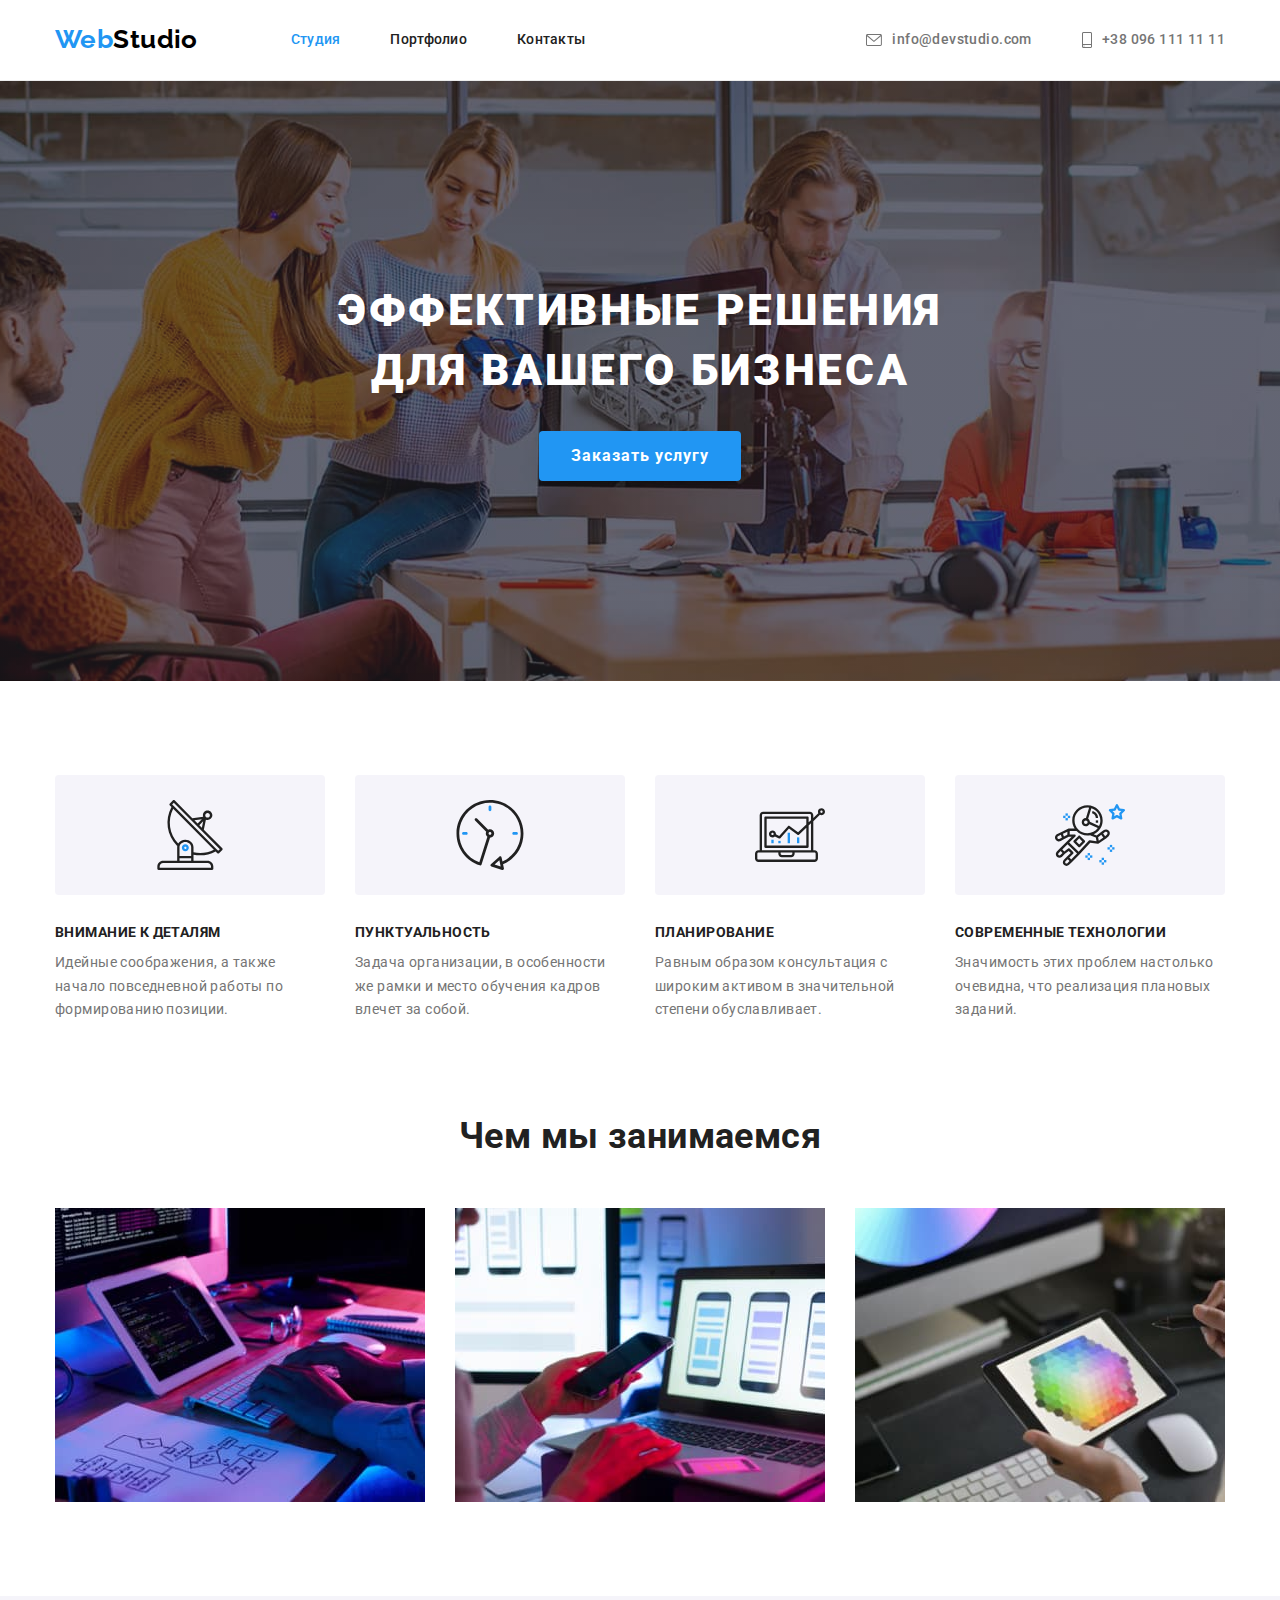
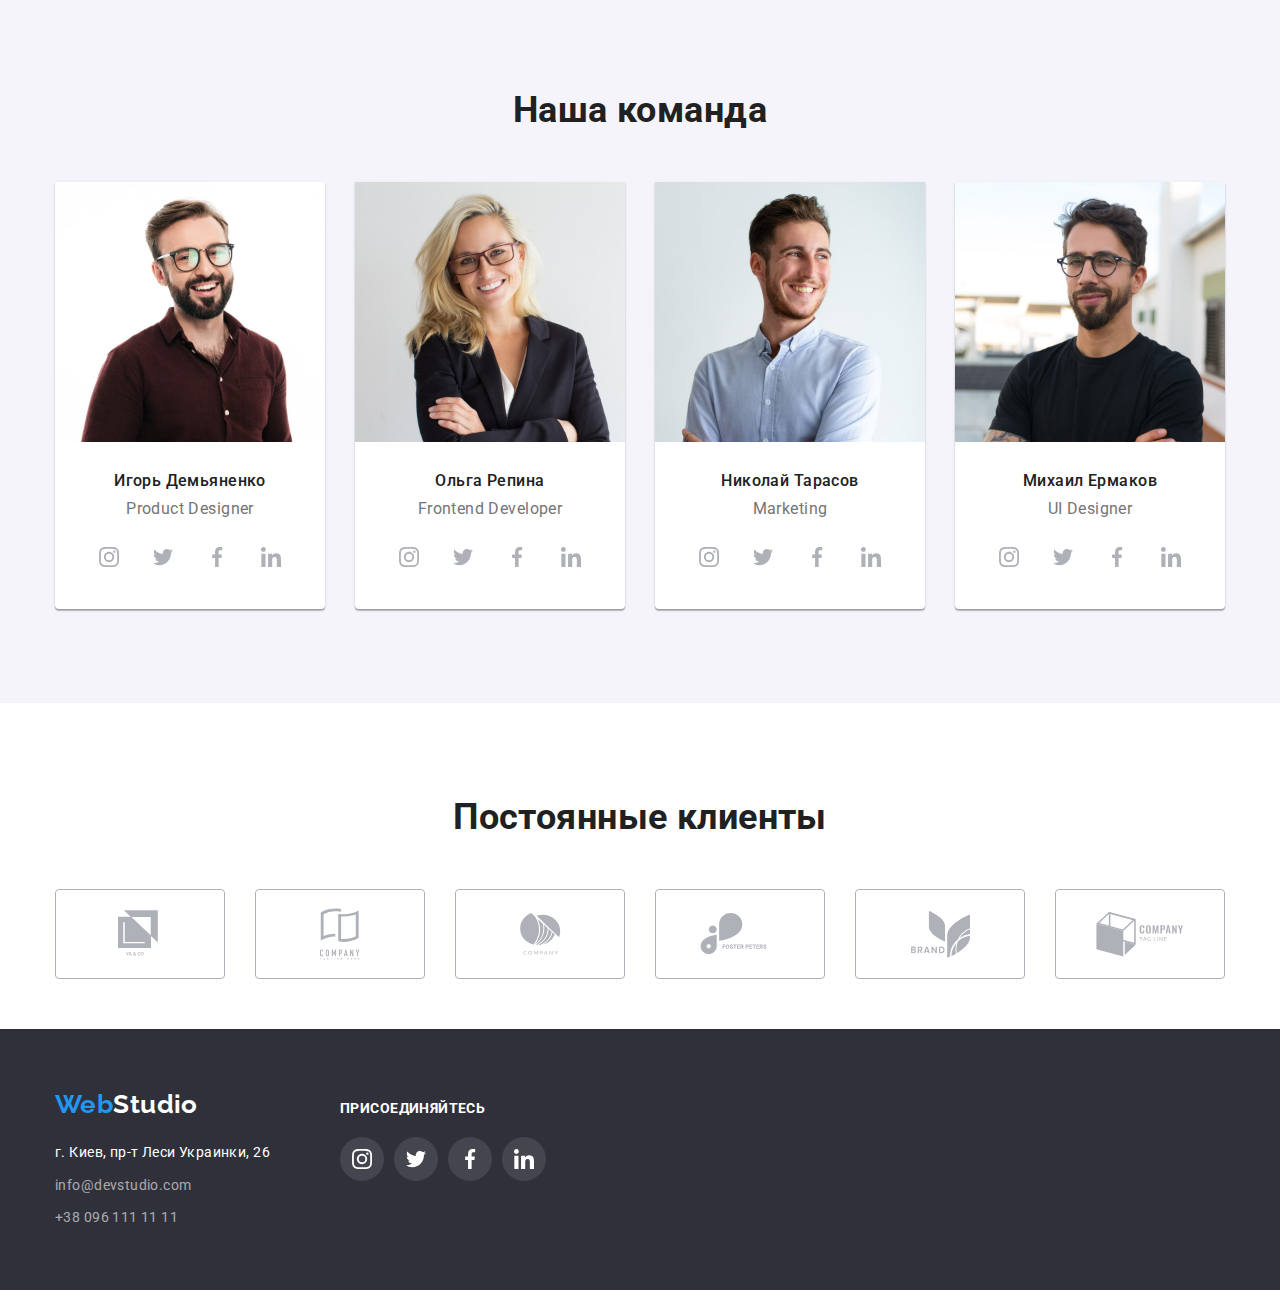
==== index.html @ 2c7bf2b6 "Добавляет новый проект" ====
<!DOCTYPE html>
<html lang="ru">
<head>
    <meta charset="UTF-8">
    <meta http-equiv="X-UA-Compatible" content="IE=edge">
    <meta name="viewport" content="width=device-width, initial-scale=1.0">
    <title>WebStudio</title>
    <link rel="stylesheet" href="https://cdnjs.cloudflare.com/ajax/libs/modern-normalize/1.0.0/modern-normalize.min.css">
    <link rel="preconnect" href="https://fonts.gstatic.com">
    <link href="https://fonts.googleapis.com/css2?family=Raleway:wght@700&family=Roboto:wght@400;500;700;900&display=swap"
        rel="stylesheet">
    <link rel="stylesheet" href="./css/styles.css">
    
</head>
<body>

    <!-- Шапка сайта -->

    <header class="page-header">
        <div class="main-header container">
            <nav class="main-nav">
                <a href="./" class="logo"><span class="logo-first">Web</span>Studio</a>   
                <ul class="site-nav-list">
                    <li class="item"><a class="link current" href="./index.html">Студия</a></li>
                    <li class="item"><a class="link" href="./portfolio.html">Портфолио</a></li>
                    <li class="item"><a class="link" href="">Контакты</a></li>
                </ul>
            </nav>
    
            <ul class="nav-link">
                <li class="item">
                    <a href="mailto:info@devstudio.com" class="link">
                        <svg class="icon-nav" width="16" height="12">
                            <use href="./images/icons/icons.svg#envelope"></use>
                        </svg>
                        info@devstudio.com</a>
                </li>
                <li class="item">
                    <a href="tel:+380961111111" class="link">
                        <svg class="icon-nav" width="10" height="16">
                            <use href="./images/icons/icons.svg#smartphone"></use>
                        </svg>  
                    +38 096 111 11 11</a>
                </li>  
            </ul>
                
         </div>
    </header>  

    <main>

        <!-- Hero -->

        <section class="section hero">
            <div class="container">
                <h1 class="title">Эффективные решения<br>для вашего бизнеса</h1>
                <button type="button" class="button">Заказать услугу</button>
            </div>
        </section>
        
        
        <!-- Особенности -->

        <section class="section features">
            <div class="container">
                <h2 class="title visually-hidden">Особенности</h2>
                <ul class="list">
                    <li class="item-icon icon-antenna">
                        <h3 class="list-title">Внимание к деталям</h3>
                        <p>Идейные соображения, а также начало повседневной работы по формированию позиции.</p>
                    </li>
                    <li class="item-icon icon-clock">                         
                        <h3 class="list-title">Пунктуальность</h3>
                        <p>Задача организации, в особенности же рамки и место обучения кадров влечет за собой.</p>
                    </li>
                    <li class="item-icon icon-diagram">                        
                        <h3 class="list-title">Планирование</h3>
                        <p>Равным образом консультация с широким активом в значительной степени обуславливает.</p>
                    </li>
                    <li class="item-icon icon-astronaut">                       
                        <h3 class="list-title">Современные технологии</h3>
                        <p>Значимость этих проблем настолько очевидна, что реализация плановых заданий.</p>
                    </li>
                </ul>
            </div>
        </section>

        <!-- Чем мы занимаемся -->

        <section class="section work-list">
            <div class="container">
                <h2 class="title">Чем мы занимаемся</h2>
                <ul class="list">
                    <li class="box"><img src="./images/box1.jpg" alt="box1" width="370"></li>
                    <li class="box"><img src="./images/box2.jpg" alt="box2" width="370"></li>
                    <li class="box"><img src="./images/box3.jpg" alt="box3" width="370"></li>
                </ul>
            </div>
        </section>

        <!-- Наша команда -->

        <section class="section team">
            <div class="container">
                <h2 class="title">Наша команда</h2>
                <ul class="list">   
                    <li class="team-card">
                        <img src="./images/img(2)(1).jpg" alt="фото Игорь Демьяненко" width="270">
                        <div class="description">
                            <h3 class="name">Игорь Демьяненко</h3>
                            <p lang="en" class="profession">Product Designer</p>
                            <ul class="list social-icons">
                                <li class="social-icons-item">
                                    <a class="social-link" href="" target="_blank" rel="noopener noreferrer">
                                        <svg class="icon" width="20" height="20">
                                            <use href="./images/icons/icons.svg#instagram"></use>
                                        </svg>
                                    </a>
                                </li>
                                <li class="social-icons-item">
                                    <a class="social-link" href="" target="_blank" rel="noopener noreferrer">
                                        <svg class="icon" width="20" height="20">
                                            <use href="./images/icons/icons.svg#twitter"></use>
                                        </svg>
                                    </a>
                                </li>
                                <li class="social-icons-item">
                                    <a class="social-link" href="" target="_blank" rel="noopener noreferrer">
                                        <svg class="icon" width="20" height="20">
                                            <use href="./images/icons/icons.svg#facebook"></use>
                                        </svg>
                                    </a>
                                </li>
                                <li class="social-icons-item">
                                    <a class="social-link" href="" target="_blank" rel="noopener noreferrer">
                                        <svg class="icon" width="20" height="20">
                                            <use href="./images/icons/icons.svg#linkedin"></use>
                                        </svg>
                                    </a>
                                </li>
                            </ul>         
                        </div>
                    </li>
                    <li class="team-card">
                        <img src="./images/img(3)(1).jpg" alt="фото Ольга Репина" width="270">
                        <div class="description">
                            <h3 class="name">Ольга Репина</h3>
                            <p lang="en" class="profession">Frontend Developer</p>
                            <ul class="list social-icons">
                                <li class="social-icons-item">
                                    <a class="social-link" href="" target="_blank" rel="noopener noreferrer">
                                        <svg class="icon" width="20" height="20">
                                            <use href="./images/icons/icons.svg#instagram"></use>
                                        </svg>
                                    </a>
                                </li>
                                <li class="social-icons-item">
                                    <a class="social-link" href="" target="_blank" rel="noopener noreferrer">
                                        <svg class="icon" width="20" height="20">
                                            <use href="./images/icons/icons.svg#twitter"></use>
                                        </svg>
                                    </a>
                                </li>
                                <li class="social-icons-item">
                                    <a class="social-link" href="" target="_blank" rel="noopener noreferrer">
                                        <svg class="icon" width="20" height="20">
                                            <use href="./images/icons/icons.svg#facebook"></use>
                                        </svg>
                                    </a>
                                </li>
                                <li class="social-icons-item">
                                    <a class="social-link" href="" target="_blank" rel="noopener noreferrer">
                                        <svg class="icon" width="20" height="20">
                                            <use href="./images/icons/icons.svg#linkedin"></use>
                                        </svg>
                                    </a>
                                </li>
                            </ul> 
                        </div>
                    </li>
                    <li class="team-card">
                        <img src="./images/img(4)(1).jpg" alt="фото Николай Тарасов" width="270">
                        <div class="description">
                            <h3 class="name">Николай Тарасов</h3>
                        <p lang="en" class="profession">Marketing</p>
                        <ul class="list social-icons">
                            <li class="social-icons-item">
                                <a class="social-link" href="" target="_blank" rel="noopener noreferrer">
                                    <svg class="icon" width="20" height="20">
                                        <use href="./images/icons/icons.svg#instagram"></use>
                                    </svg>
                                </a>
                            </li>
                            <li class="social-icons-item">
                                <a class="social-link" href="" target="_blank" rel="noopener noreferrer">
                                    <svg class="icon" width="20" height="20">
                                        <use href="./images/icons/icons.svg#twitter"></use>
                                    </svg>
                                </a>
                            </li>
                            <li class="social-icons-item">
                                <a class="social-link" href="" target="_blank" rel="noopener noreferrer">
                                    <svg class="icon" width="20" height="20">
                                        <use href="./images/icons/icons.svg#facebook"></use>
                                    </svg>
                                </a>
                            </li>
                            <li class="social-icons-item">
                                <a class="social-link" href="" target="_blank" rel="noopener noreferrer">
                                    <svg class="icon" width="20" height="20">
                                        <use href="./images/icons/icons.svg#linkedin"></use>
                                    </svg>
                                </a>
                            </li>
                        </ul> 
                        </div>
                    </li>
                    <li class="team-card">
                        <img src="./images/img(5)(1).jpg" alt="фото Михаил Ермаков" width="270">
                        <div class="description">
                            <h3 class="name">Михаил Ермаков</h3>
                            <p lang="en" class="profession">UI Designer</p>
                            <ul class="list social-icons">
                                <li class="social-icons-item">
                                    <a class="social-link" href="" target="_blank" rel="noopener noreferrer">
                                        <svg class="icon" width="20" height="20">
                                            <use href="./images/icons/icons.svg#instagram"></use>
                                        </svg>
                                    </a>
                                </li>
                                <li class="social-icons-item">
                                    <a class="social-link" href="" target="_blank" rel="noopener noreferrer">
                                        <svg class="icon" width="20" height="20">
                                            <use href="./images/icons/icons.svg#twitter"></use>
                                        </svg>
                                    </a>
                                </li>
                                <li class="social-icons-item">
                                    <a class="social-link" href="" target="_blank" rel="noopener noreferrer">
                                        <svg class="icon" width="20" height="20">
                                            <use href="./images/icons/icons.svg#facebook"></use>
                                        </svg>
                                    </a>
                                </li>
                                <li class="social-icons-item">
                                    <a class="social-link" href="" target="_blank" rel="noopener noreferrer">
                                        <svg class="icon" width="20" height="20">
                                            <use href="./images/icons/icons.svg#linkedin"></use>
                                        </svg>
                                    </a>
                                </li>
                            </ul> 
                        </div>
                    </li> 
                </ul>
            </div>
        </section>

        <!-- Постоянные клиенты -->

        <section class="section clients">
            <div class="container">
                <h2 class="title">Постоянные клиенты</h2>            
            <div class="regular-customers">
                <ul class="list-customers">
                    <li class="item">
                        <a class="link" href="">
                            <svg class="icon-customers" width="44" height="49">
                                <use href="./images/icons/icons.svg#logo1"></use>
                            </svg> 
                        </a>
                    </li>
                    <li class="item">
                        <a class="link" href="">
                            <svg class="icon-customers" width="40" height="52">
                                <use href="./images/icons/icons.svg#logo2"></use>
                            </svg>
                        </a>
                    </li>
                    <li class="item">
                        <a class="link" href="">
                            <svg class="icon-customers" width="41" height="42">
                                <use href="./images/icons/icons.svg#logo3"></use>
                            </svg>
                        </a>
                    </li>         
                    <li class="item">
                        <a class="link" href="">
                            <svg class="icon-customers" width="80" height="42">
                                <use href="./images/icons/icons.svg#logo4"></use>
                            </svg>
                        </a>
                    </li>
                    <li class="item">
                        <a class="link" href="">
                            <svg class="icon-customers" width="59" height="47">
                                <use href="./images/icons/icons.svg#logo5"></use>
                            </svg>
                        </a>
                    </li>
                    <li class="item">
                        <a class="link" href="">
                            <svg class="icon-customers" width="88" height="45">
                                <use href="./images/icons/icons.svg#logo6"></use>
                            </svg>
                        </a>
                    </li>                                                         
            </ul>
            </div>
            </div>            
        </section>  
    </main>

    <!-- Футер -->

    <footer class="section footer">
        <div class="container footer-item">
            <div class="footer-contacts">
                <div class="adr">
                    <a href="./" class="logo"><span class="logo-first">Web</span>Studio</a>
                </div>
                <address>
                    <p  class="title">г. Киев, пр-т Леси Украинки, 26</p>
                    <ul class="list">
                        <li class="mail"><a href="mailto:info@devstudio.com" class="link">info@devstudio.com</a></li>
                        <li class="tel"><a href="tel:+380961111111" class="link">+38 096 111 11 11</a></li>
                    </ul>
                </address>
            </div>
            
            <div class="connection">
                <p class="text-connection">присоединяйтесь</p>
            <ul class="list social-icons">
                <li class="footer-icons-item">
                    <a class="footer-link" href="" target="_blank" rel="noopener noreferrer">
                        <svg class="icon" width="20" height="20">
                            <use href="./images/icons/icons.svg#instagram"></use>
                        </svg>
                    </a>
                </li>
                <li class="footer-icons-item">
                    <a class="footer-link" href="" target="_blank" rel="noopener noreferrer">
                        <svg class="icon" width="20" height="20">
                            <use href="./images/icons/icons.svg#twitter"></use>
                        </svg>
                    </a>
                </li>
                <li class="footer-icons-item">
                    <a class="footer-link" href="" target="_blank" rel="noopener noreferrer">
                        <svg class="icon" width="20" height="20">
                            <use href="./images/icons/icons.svg#facebook"></use>
                        </svg>
                    </a>
                </li>
                <li class="footer-icons-item">
                    <a class="footer-link" href="" target="_blank" rel="noopener noreferrer">
                        <svg class="icon" width="20" height="20">
                            <use href="./images/icons/icons.svg#linkedin"></use>
                        </svg>
                    </a>
                </li>
            </ul>
            </div>
        </div>    
    </footer>    
</body>
</html>
---- css/styles.css ----
:root {
  --primary-text-color: #757575;
  --title-text-color: #212121;
  --accent-color: #2196f3;
  --primary-write-color: #ffffff;
  --complementary-color: rgba(255, 255, 255, 0.6);
  --background-button-color: #f5f4fa;
  --logo-color: #000000;
  --background-section-color: #2f303a;
  --secondary-bg-color: #188ce8;

  --regular-font-weight: 400;
  --medium-font-weight: 500;
  --bold-font-weight: 700;
  --black-font-weight: 900;

  --main-font-size: 14px;
  --secondary-font-size: 16px;
}

body {
  background-color: var(--primary-write-color);
  color: var(--primary-text-color);
  font-family: Roboto, sans-serif;
  font-weight: var(--regular-font-weight);
  font-size: var(--main-font-size);
  line-height: 1.7;
  letter-spacing: 0.03em;
}

.visually-hidden {
  position: absolute !important;
  clip: rect(1px 1px 1px 1px);
  clip: rect(1px, 1px, 1px, 1px);
  padding: 0 !important;
  border: 0 !important;
  height: 1px !important;
  width: 1px !important;
  overflow: hidden;
}

.container {
  margin-left: auto;
  margin-right: auto;
  width: 1200px;
  padding-left: 15px;
  padding-right: 15px;
}

h1,
h2,
h3,
h4,
h5,
h6,
p,
ul {
  margin: 0px;
  padding: 0px;
}

.link {
  text-decoration: none;
  color: inherit;
}

.section {
  padding-bottom: 94px;
  width: 100%;
}

img {
  display: block;
  max-width: 100%;
  height: auto;
}

/* шапка сайта */

.logo {
  font-family: raleway, sans-serif;
  color: var(--logo-color);
  font-weight: var(--bold-font-weight);
  font-size: 26px;
  line-height: 1.2;
  text-decoration: none;

  padding-top: 24px;
  padding-bottom: 25px;
}

.logo-first {
  color: var(--accent-color);
}

.page-header {
  display: flex;
  border-bottom: 1px solid #ECECEC;
}

.main-nav,
.main-header {
  display: flex;
  align-items: center;
  justify-content: space-between;  
}

.site-nav-list {
  display: flex;
  margin-left: 93px;
}

.site-nav-list .item:not(:last-child) {
  margin-right: 50px;
}

.site-nav-list .link {
  display: block;
  padding-top: 32px;
  padding-bottom: 32px;
}

.site-nav-list,
.site-nav-list .link {
  color: var(--title-text-color);
  font-weight: var(--medium-font-weight);
  line-height: 1.14;
  list-style: none;
  letter-spacing: 0.02em;
}

.site-nav-list .link:hover,
.site-nav-list .link:focus,
.nav-link .link:hover,
.nav-link .link:focus {
  color: var(--accent-color);
}

.link.current {
  color: var(--accent-color);
}

/* .site-nav-list .item {
  position: relative;
}

.link.current::after {
  content:'';
  position: absolute;
  bottom: -1px;
  left: 0;  
  width: 100%;
  height: 4px;
  background: #2196F3;
  border-radius: 2px;
} */

.nav-link {
  display: flex;
  margin-left: auto;
  list-style: none;
}

.nav-link .item + .item {
  margin-left: 50px;
}

.nav-link .link {
  display: flex;
  color: var(--primary-text-color);
  font-weight: var(--medium-font-weight);
  line-height: 1.14;
  align-items: center;
  
  padding-top: 32px;
  padding-bottom: 32px;
}

.icon-nav {
  margin-right: 10px;
  fill: currentColor;
  display: inline-block;
}

.nav-link .link:hover,
.nav-link .link:focus {
  fill: var(--accent-color);
}

/* hero */

.hero .title {
  color: var(--primary-write-color);
  font-weight: var(--black-font-weight);
  font-size: 44px;
  line-height: 1.36;
  text-align: center;
  letter-spacing: 0.06em;
  text-transform: uppercase;

  margin-bottom: 30px;
  margin-left: auto;
  margin-right: auto;
}

.hero {
  display: flex;
  background-color: var(--background-section-color);
  text-align: center; 
  
  padding-top: 200px;
  padding-bottom: 200px;

  max-width: 1600px;
  margin-left: auto;
  margin-right: auto;
  background-image: linear-gradient(
    rgba(47, 48, 58, 0.4), 
    rgba(47, 48, 58, 0.4)), 
    url(../images/fonhero.jpg);
  
  background-size: cover;
  background-repeat: no-repeat;
  background-position: center;  
}

.hero .button {
  color: var(--primary-write-color);
  background-color: var(--accent-color);
  font-weight: var(--bold-font-weight);
  font-size: var(--secondary-font-size);
  line-height: 1.87;
  align-items: center;
  text-align: center;
  letter-spacing: 0.06em;
  cursor: pointer;

  padding: 10px 32px;
  border: transparent;
  box-shadow: 0px 4px 4px rgba(0, 0, 0, 0.15);
  border-radius: 4px;
}

.hero .button:hover,
.hero .button:focus {
  background-color: var(--secondary-bg-color);
}

/* Особенности */

.features {
  padding-top: 94px;
}

.features .item-icon::before {
  content: "";
  display: inline-flex;
  width: 270px;
  height: 120px;   
  background-repeat: no-repeat;
  background-position: center;  
  background-color: var(--background-button-color);
  border-radius: 4px; 
  
  margin-bottom: 30px;
}

.icon-antenna::before {
  background-image: url(../images/icons/antenna.svg);
}

.icon-clock::before {
  background-image: url(../images/icons/clock.svg);
}

.icon-diagram::before {
  background-image: url(../images/icons/diagram.svg);
}

.icon-astronaut::before {
  background-image: url(../images/icons/astronaut.svg);
}

.features .list .item-icon:not(:last-child) {
  margin-right: 30px;
}

.features .list {
  list-style: none;
  display: flex;
}

.features .title,
.features .list-title {
  color: var(--title-text-color);
}

.features .list-title {
  font-size: var(--main-font-size);
  font-weight: var(--bold-font-weight);
  line-height: 1.14;
  letter-spacing: 0.03em;
  text-transform: uppercase;

  margin-bottom: 10px;
}

/* Чем мы занимаемся */

.work-list .list {
  list-style: none;
  display: flex;
}

.work-list .title,
.team .title {
  color: var(--title-text-color);
  font-weight: var(--bold-font-weight);
  font-size: 36px;
  line-height: 1.16;
  text-align: center;
}

.work-list .title {
  margin-bottom: 50px;
}

.list .box:not(:last-child) {
  margin-right: 30px;
}

/* Наша команда */

.team {
  background-color: #f5f4fa;
  padding-top: 94px;
}

.team .list {
  list-style: none;
  display: inline-flex;
 }

.list .team-card:not(:last-child) {
  margin-right: 30px;
}

.team .name {
  color: var(--title-text-color);
  font-weight: var(--medium-font-weight);
  font-size: var(--secondary-font-size);
  line-height: 1.18;
  text-align: center;

  margin-bottom: 10px;
}

.team .profession {
  font-size: var(--secondary-font-size);
  line-height: 1.18;
  text-align: center;

  margin-bottom: 16px;
}

.social-icons {
  display: inline-flex;
}

.social-link {
  display: flex;
  justify-content: center;
  align-items: center;
  width: 44px;
  height: 44px;
  border-radius: 50%; 
  fill: #AFB1B8;; 
}


.social-icons-item:not(:last-child) {
  margin-right: 10px;
}

.social-link:hover .icon,
.social-link:focus .icon {
  fill: var(--primary-write-color);
}

.social-link:hover,
.social-link:focus {
  background-color: var(--accent-color);
}

.team .title {
  margin-bottom: 50px;
}

.team-card {
  background-color: var(--primary-write-color);
  box-shadow: 0px 1px 3px rgba(0, 0, 0, 0.12), 0px 1px 1px rgba(0, 0, 0, 0.14), 0px 2px 1px rgba(0, 0, 0, 0.2);
  border-radius: 0px 0px 4px 4px;
  text-align: center;
}

.team-card .description {
  padding: 30px 32px 30px 32px;
  justify-content: center;
}

/* Постоянные клиенты */

.clients .title {
  font-weight: var(--bold-font-weight);
  font-size: 36px;
  line-height: 1.16;
  text-align: center;
  color: var(--title-text-color);

  margin-bottom: 50px;
}

.clients {
  padding-top: 94px;
  padding-bottom: 50px;
}

.list-customers {
  list-style: none;
  display: flex;
  flex-wrap: wrap; 
  margin-left: -30px;
  margin-top: -30px;
}

.list-customers .link {
  display: inline-flex;
  width: 170px;
  height: 90px;
  border: 1px solid #AFB1B8;
  border-radius: 4px;
  justify-content: center;
  align-items: center;
  fill: #AFB1B8; 
  margin-left: 30px;
  margin-top: 30px;
}

.list-customers .link:hover,
.list-customers .link:focus {
  fill: var(--accent-color);  
}

.list-customers .link:hover,
.list-customers .link:focus {
  border-color: var(--accent-color);
}

/* footer */

.footer {
  background-color: var(--background-section-color);
  padding-top: 60px;
  padding-bottom: 60px;
}

.footer-item {
  display: flex;
}

.footer .adr {
  display: inline-block;
  margin-bottom: 20px;
}

.footer .logo {
  color: var(--primary-write-color);
}

.footer .title {
  font-style: normal;
  color: var(--primary-write-color);
  line-height: 1.7;

  margin-bottom: 9px;
}

.footer .link {
  font-style: normal;
  list-style: none;
  color: var(--complementary-color);
  line-height: 1.7;
}

.footer .link:hover,
.footer .link:focus {
  color: var(--accent-color);
}

.footer .list {
  list-style: none;
  font-style: normal;
}

.footer .mail {
  margin-bottom: 9px;
}

.connection {
  display: inline-block;
  padding-top: 12px;
  padding-bottom: 40px;  
}

.text-connection {
  font-weight: var(--bold-font-weight);
  line-height: 1.14;
  text-transform: uppercase;
  color: var(--primary-write-color);
  margin-bottom: 20px; 
}

.footer-link {
  display: flex;
  background-color: rgba(255, 255, 255, 0.1);
  justify-content: center;
  align-items: center;
  width: 44px;
  height: 44px;
  border-radius: 50%; 
  fill: #FFFFFF;
}

.footer-link:hover,
.footer-link:focus {
 background-color: var(--accent-color);
}

.footer-icons-item:not(:last-child) {
  margin-right: 10px;
}

.footer-contacts {
  display: inline-block;
}

.footer-contacts:not(:last-child) {
  margin-right: 70px;
}

/* Portfolio */

/* Наши проекты */

.card-set {
  padding-top: 94px;
}

.list-projects {
  list-style: none;
  display: flex;
  justify-content: center;

  margin-bottom: 50px; 
}

.list-projects .item:not(:last-child) {
  margin-right: 8px;
}

.list-projects .primary:hover,
.list-projects .primary:focus {
  color: var(--primary-write-color);
  background-color: var(--accent-color);
  box-shadow: 0px 4px 4px rgba(0, 0, 0, 0.15);
}

.button.primary.all {
  color: var(--primary-write-color);
  background-color: var(--accent-color);
}

.button.primary {
  color: var(--title-text-color);
  background-color: var(--background-button-color);
  font-weight: var(--medium-font-weight);
  font-size: var(--secondary-font-size);
  line-height: 1.62;
  text-align: center;
  cursor: pointer;
  letter-spacing: 0.03em;

  padding: 10px 32px;
  border: transparent;
  border-radius: 4px;
}

.site-projects {
  list-style: none;
  display: flex;
  flex-wrap: wrap; 
}

.site-projects .title {
  color: var(--title-text-color);
  font-weight: var(--bold-font-weight);
  font-size: 18px;
  line-height: 2;
  letter-spacing: 0.06em;
}

.site-projects .direction {
  color: var(--primary-text-color);
  font-weight: var(--regular-font-weight);
  font-size: var(--secondary-font-size);
  line-height: 1.9;
}

.site-projects .title {
  margin-bottom: 4px;
}

.site-projects .link {
  background-color: var(--primary-write-color);
  /* width: calc((100%-60px) / 3); */
  max-width: 370px;
  margin-right: 30px;
  margin-bottom: 30px;
}

.site-projects .link:nth-child(3n) {
  margin-right: 0;
}

.site-projects .link:nth-last-child(-n + 3) {
  margin-bottom: 0;
}

.link-card {
  display: block;
  text-decoration: none;
}

.link-card:hover, 
.link-card:focus {
  box-shadow: 0px 1px 1px rgba(0, 0, 0, 0.12), 0px 4px 4px rgba(0, 0, 0, 0.06), 1px 4px 6px rgba(0, 0, 0, 0.16);
}

.link .description {
  padding: 20px 24px;
  border: 1px solid #eeeeee;
}
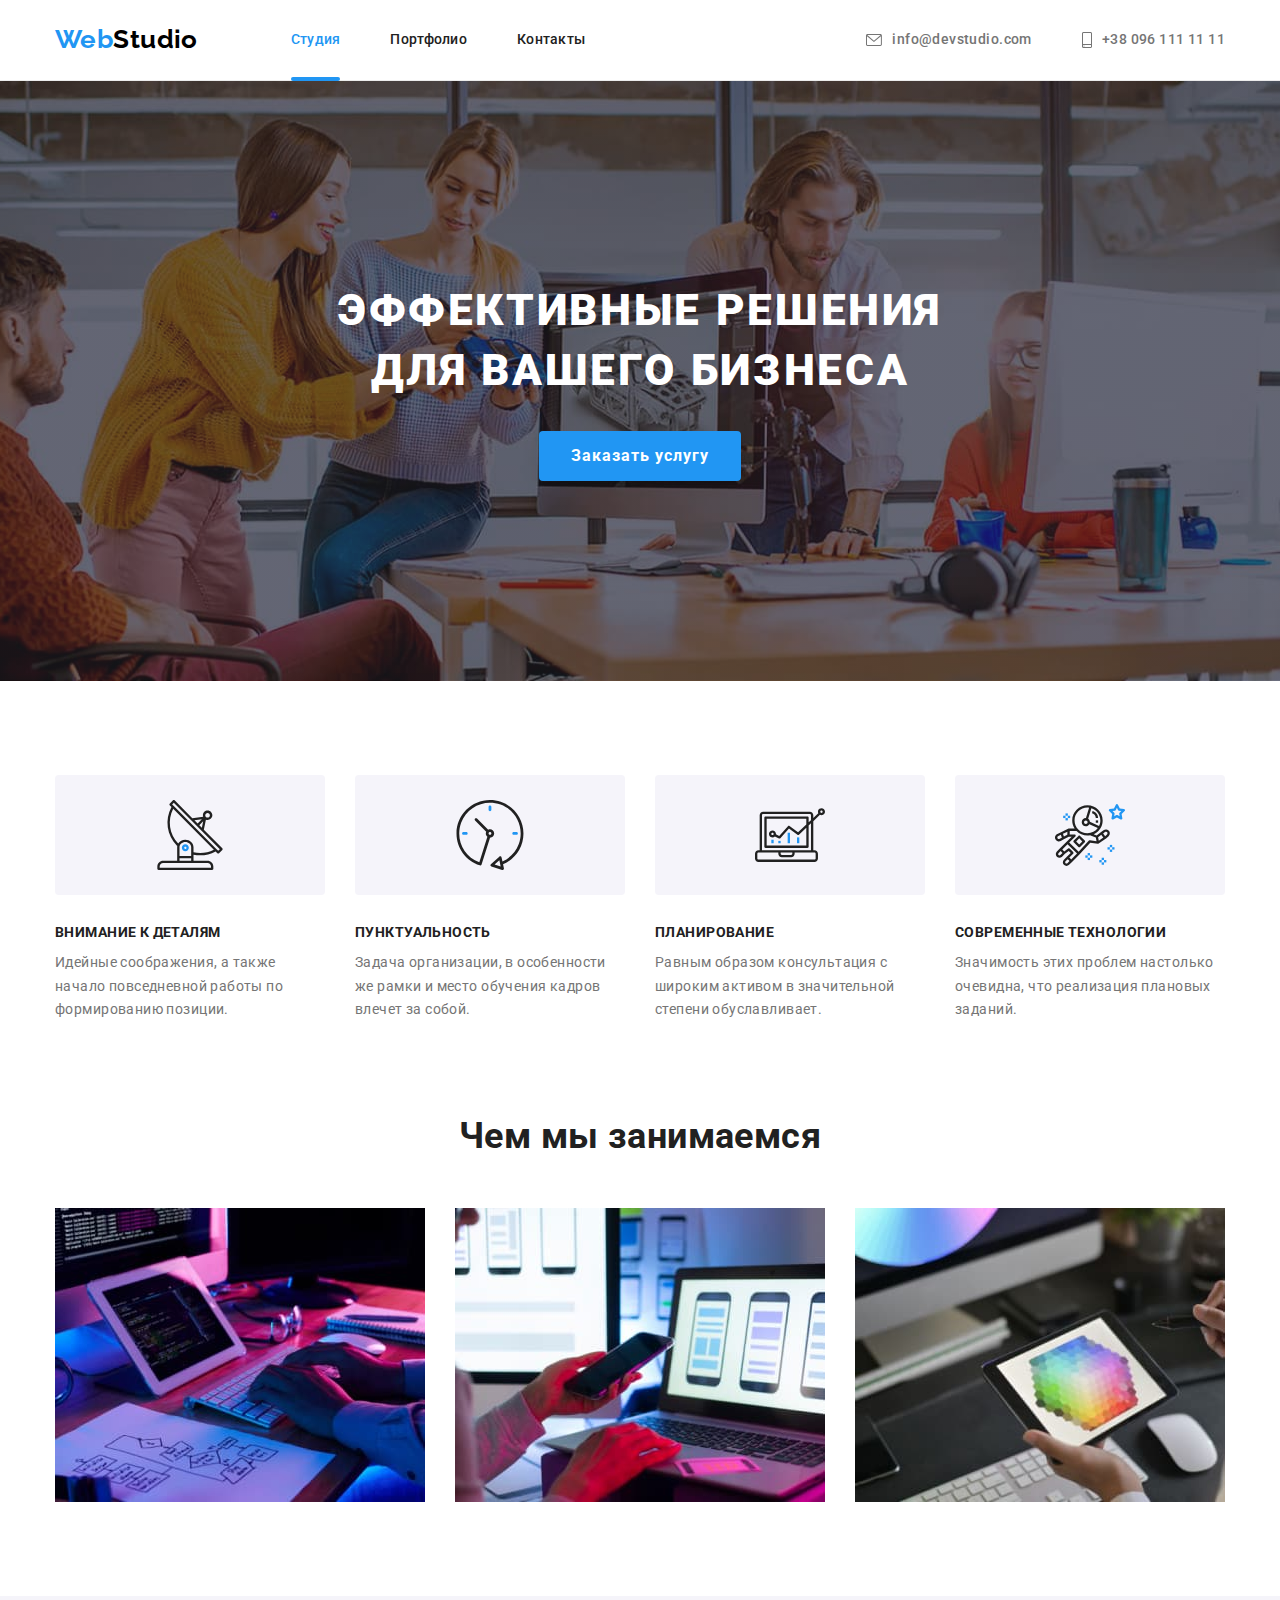
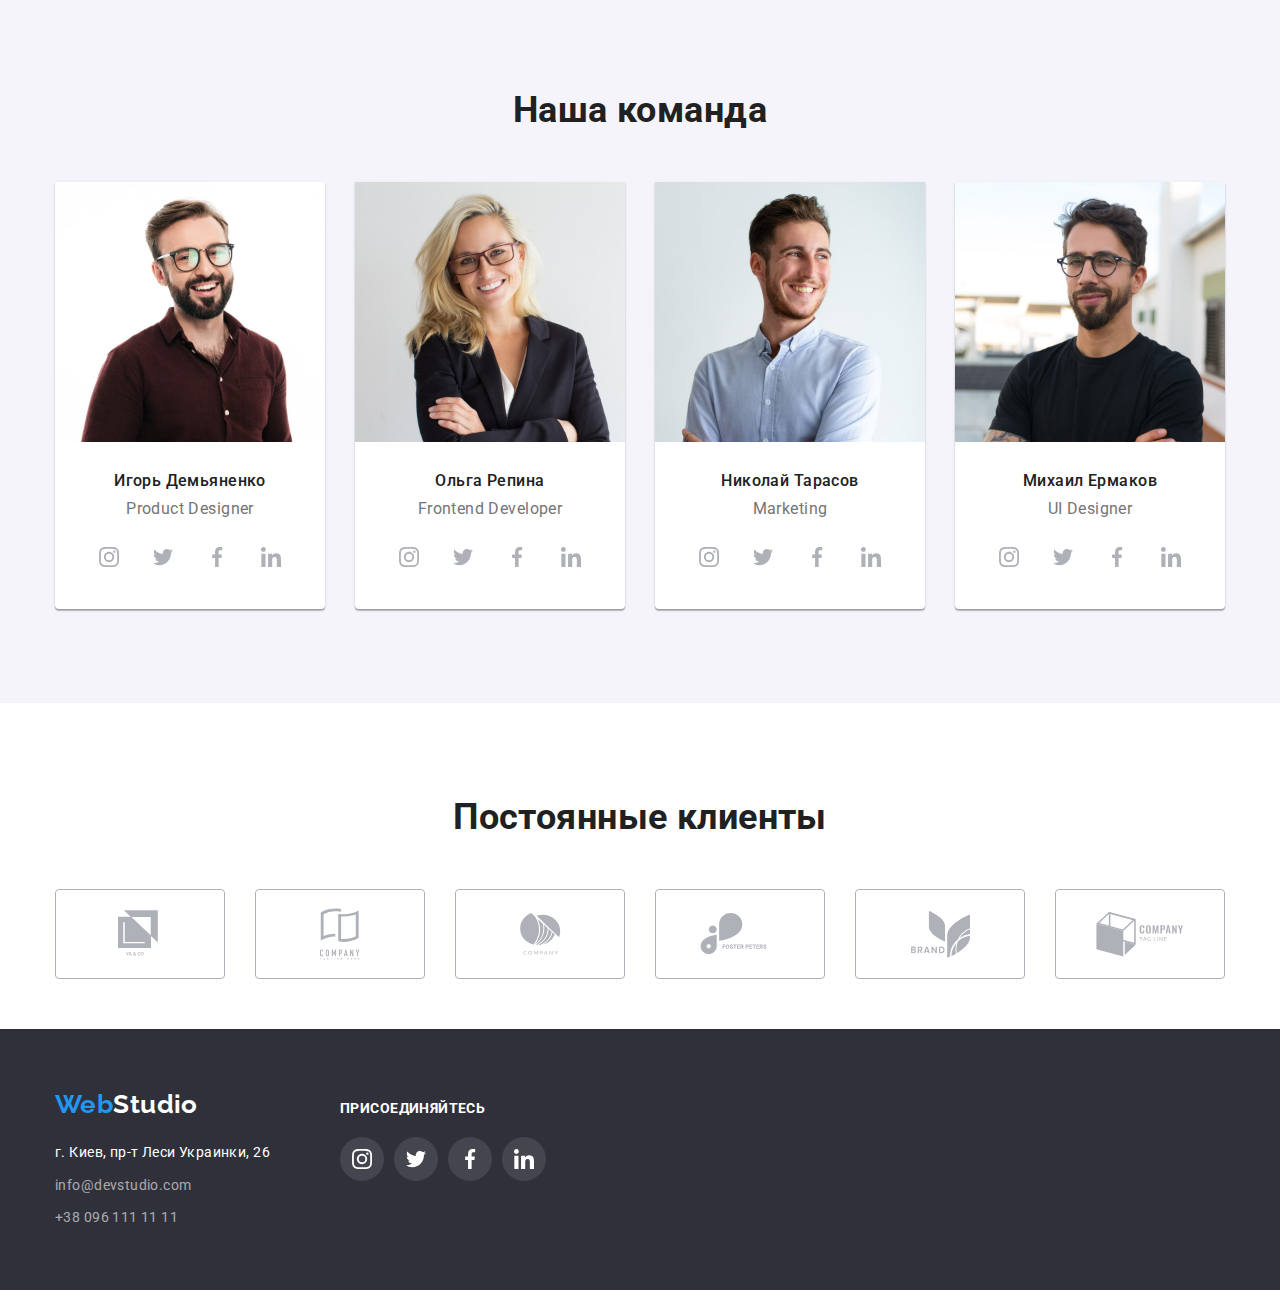
==== commit 08c6ccf7: "Добавляет модальное окно" ====
--- a/index.html
+++ b/index.html
@@ -363,5 +363,13 @@
             </div>
         </div>    
     </footer>    
+
+    <!-- Модальное окно -->
+
+    <div class="backdrop is-hidden">
+        <div class="modal">
+            <button type="button" class="modal-close"></button>
+        </div>
+    </div>
 </body>
 </html>--- a/css/styles.css
+++ b/css/styles.css
@@ -140,7 +140,7 @@
   color: var(--accent-color);
 }
 
-/* .site-nav-list .item {
+.site-nav-list .item {
   position: relative;
 }
 
@@ -153,7 +153,7 @@
   height: 4px;
   background: #2196F3;
   border-radius: 2px;
-} */
+}
 
 .nav-link {
   display: flex;
@@ -622,7 +622,7 @@
 
 .site-projects .link {
   background-color: var(--primary-write-color);
-  /* width: calc((100%-60px) / 3); */
+  width: calc((100%-60px) / 3);
   max-width: 370px;
   margin-right: 30px;
   margin-bottom: 30px;
@@ -636,6 +636,24 @@
   margin-bottom: 0;
 }
 
+.card-thumb {
+  position: relative;
+}
+
+.text-card {
+  position: absolute;
+  padding: 63px 24px 63px 24px;
+  color: var(--primary-write-color);
+  font-size: 18px;
+  line-height: 1.55;
+  background-color: rgba(33, 150, 243, 0.9);
+  opacity: 0;
+}
+
+.link-card:hover .text-card {
+  opacity: 1;
+}
+
 .link-card {
   display: block;
   text-decoration: none;
@@ -651,5 +669,46 @@
   border: 1px solid #eeeeee;
 }
 
-
-
+/* Модальное окно */
+
+.backdrop {
+  position: fixed;
+  top: 0;
+  left: 0;
+  width: 100%;
+  height: 100%;
+  background-color: rgba(0, 0, 0, 0.2);
+}
+
+.backdrop.is-hidden {
+  opacity: 0;
+  pointer-events: none;
+}
+
+.modal {
+  position: absolute;
+  left: 50%;
+  top: 50%;
+  transform: translate(-50%, -50%);
+  width: 528px;
+  height: 581px;
+  background: #FFFFFF;
+  box-shadow: 0px 1px 3px rgba(0, 0, 0, 0.12), 0px 1px 1px rgba(0, 0, 0, 0.14), 0px 2px 1px rgba(0, 0, 0, 0.2);
+  border-radius: 4px;
+}
+
+.modal-close {
+  position: absolute;
+  top: 8px;
+  right: 8px;
+  width: 30px;
+  height: 30px;
+  background-image: url(../images/icons/close.svg);  
+  background-repeat: no-repeat;
+  background-position: center;
+  border-radius: 50%;
+  background-color: #ffffff;
+  border: 1px solid rgba(0, 0, 0, 0.1);
+}
+
+
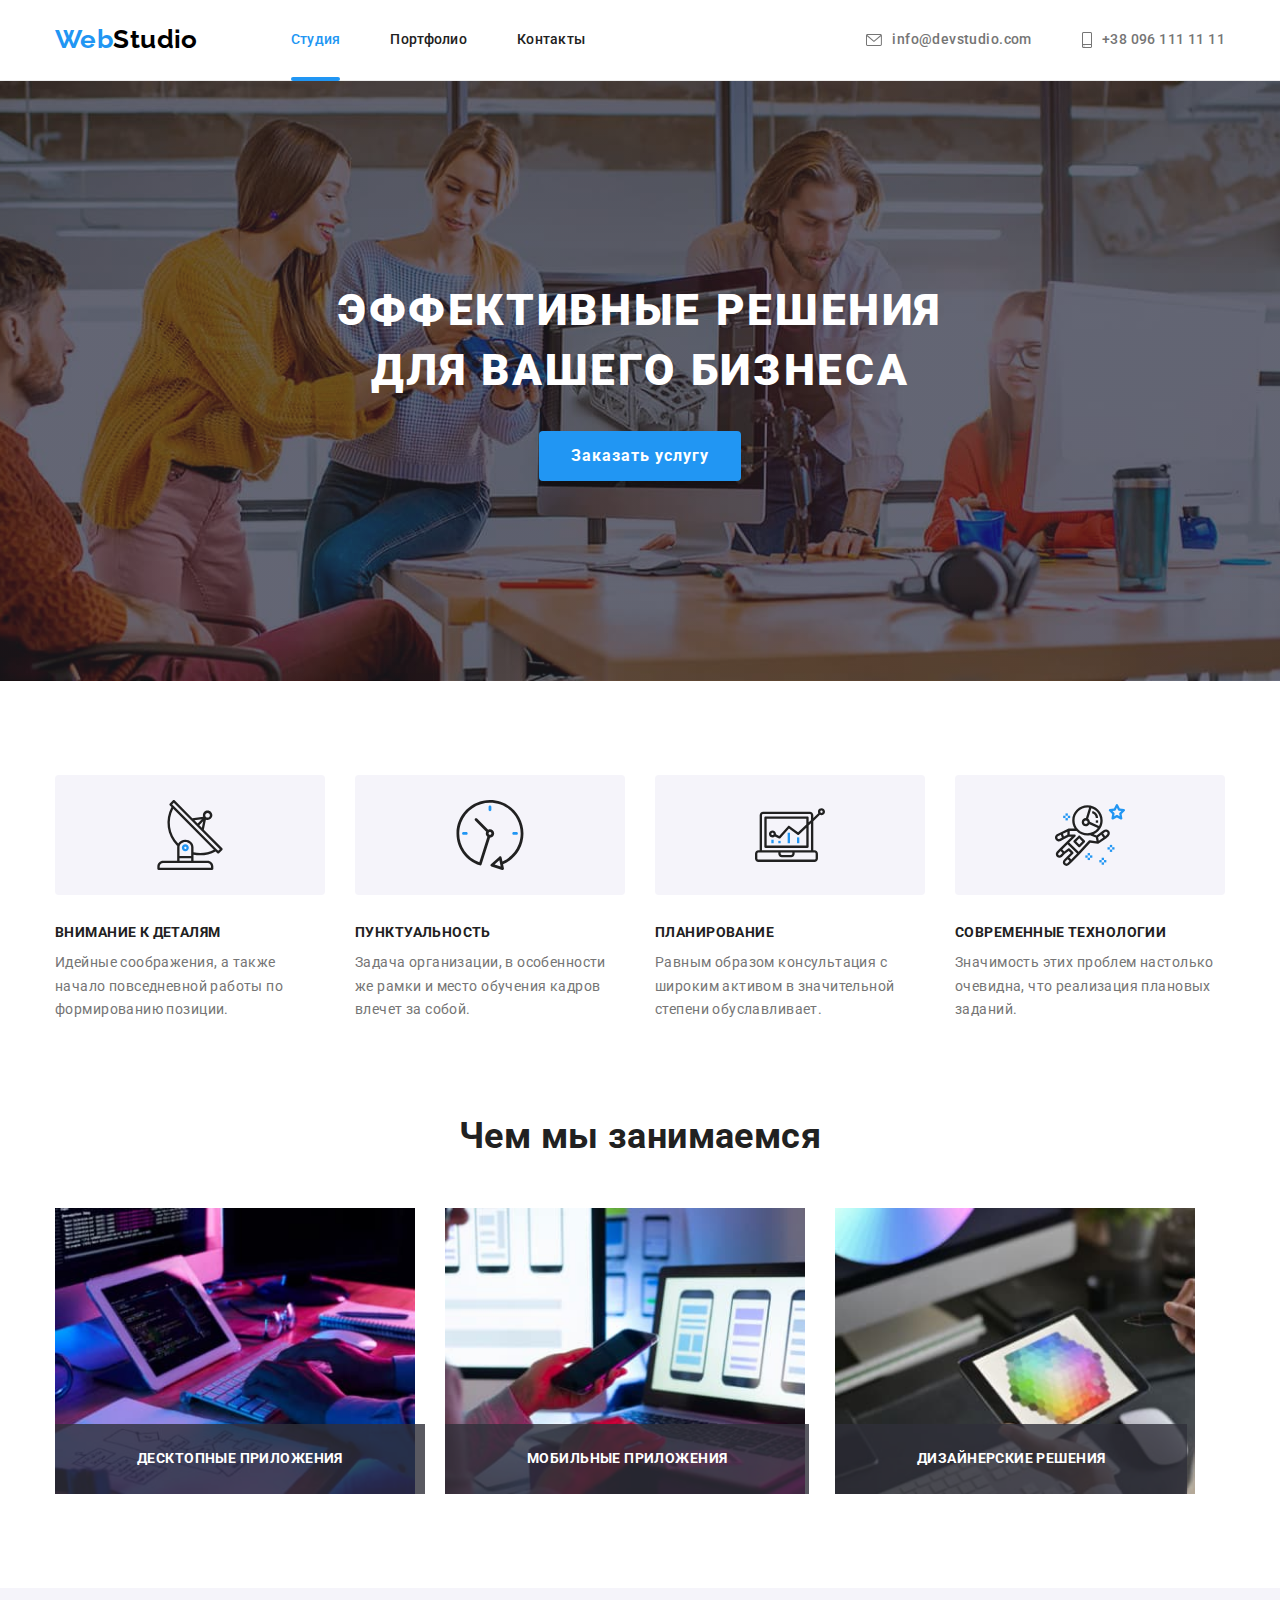
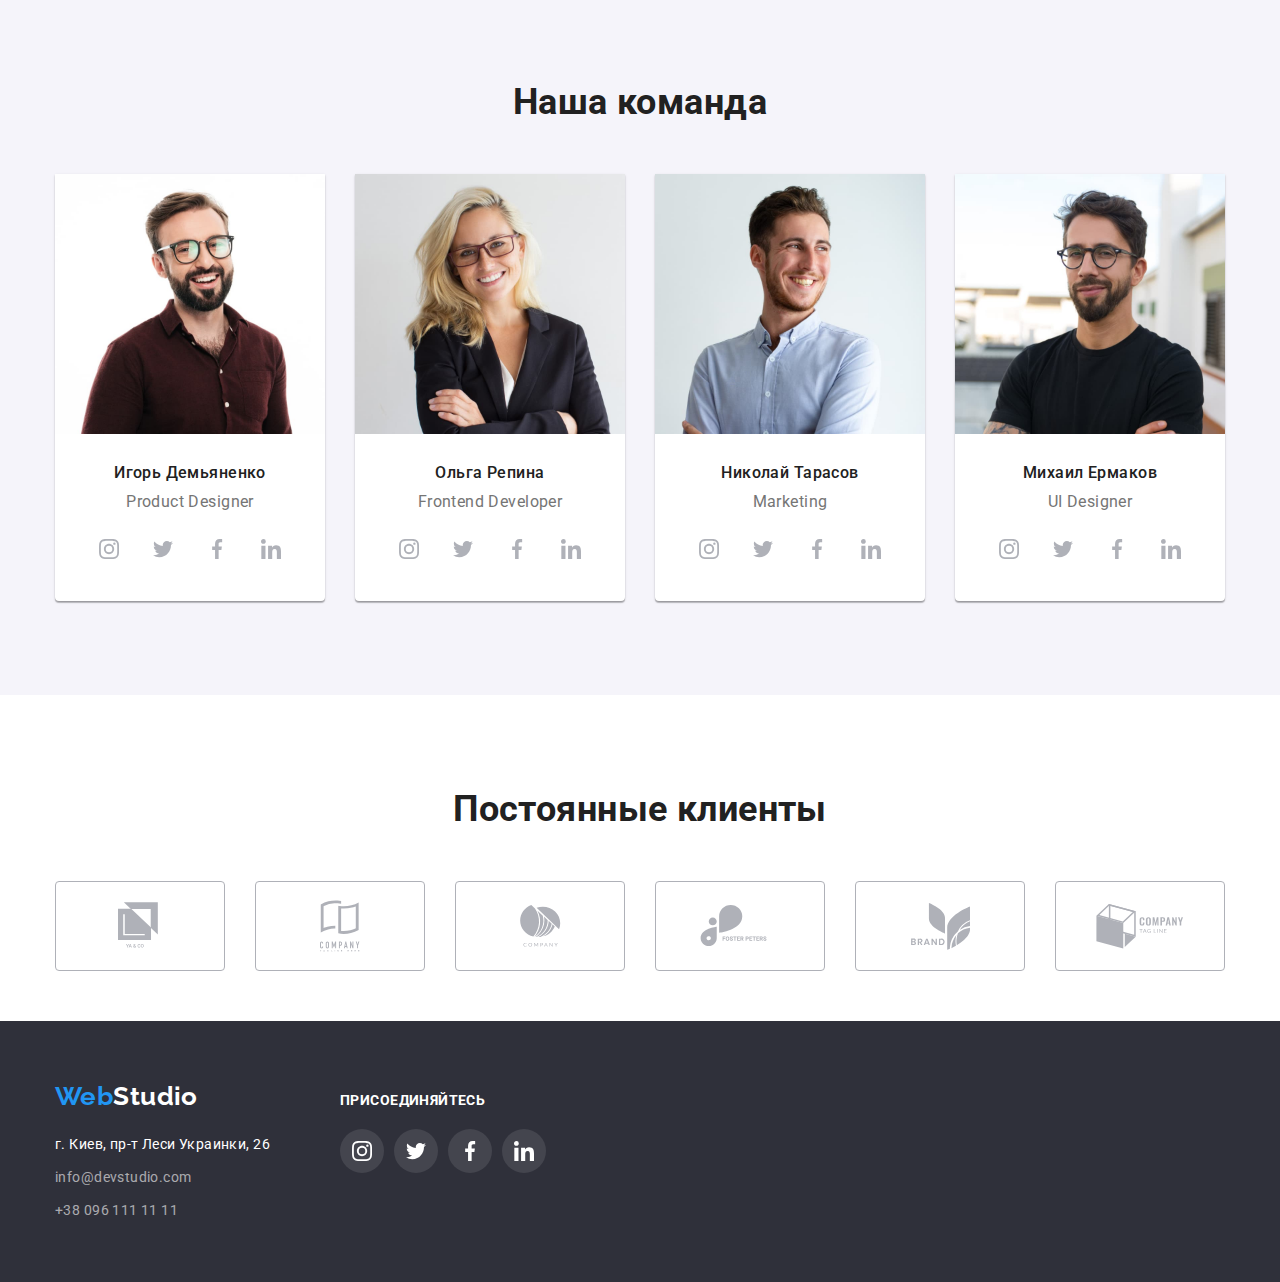
==== commit 0d0229ca: "Добавляет текст секции чем мы занимаемся" ====
--- a/index.html
+++ b/index.html
@@ -10,6 +10,7 @@
     <link href="https://fonts.googleapis.com/css2?family=Raleway:wght@700&family=Roboto:wght@400;500;700;900&display=swap"
         rel="stylesheet">
     <link rel="stylesheet" href="./css/styles.css">
+    <link rel="stylesheet" href="./modal.js">
     
 </head>
 <body>
@@ -54,7 +55,7 @@
         <section class="section hero">
             <div class="container">
                 <h1 class="title">Эффективные решения<br>для вашего бизнеса</h1>
-                <button type="button" class="button">Заказать услугу</button>
+                <button type="button" class="button" data-modal-open>Заказать услугу</button>
             </div>
         </section>
         
@@ -91,9 +92,18 @@
             <div class="container">
                 <h2 class="title">Чем мы занимаемся</h2>
                 <ul class="list">
-                    <li class="box"><img src="./images/box1.jpg" alt="box1" width="370"></li>
-                    <li class="box"><img src="./images/box2.jpg" alt="box2" width="370"></li>
-                    <li class="box"><img src="./images/box3.jpg" alt="box3" width="370"></li>
+                    <div class="text-box">
+                        <li class="box"><img src="./images/box1.jpg" alt="box1" width="370"></li>
+                        <p class="text-image">Десктопные приложения</p>
+                    </div>
+                    <div class="text-box">
+                        <li class="box"><img src="./images/box2.jpg" alt="box2" width="370"></li>
+                        <p class="text-image">Мобильные приложения</p>
+                    </div>
+                    <div class="text-box">
+                        <li class="box"><img src="./images/box3.jpg" alt="box3" width="370"></li>
+                        <p class="text-image">Дизайнерские решения</p>
+                    </div>
                 </ul>
             </div>
         </section>
@@ -366,10 +376,12 @@
 
     <!-- Модальное окно -->
 
-    <div class="backdrop is-hidden">
+    <div class="backdrop is-hidden" data-modal>
         <div class="modal">
-            <button type="button" class="modal-close"></button>
+            <button type="button" class="modal-close" data-modal-close></button>
         </div>
     </div>
+
+    <script src="./js/modal.js"></script>
 </body>
 </html>--- a/css/styles.css
+++ b/css/styles.css
@@ -329,6 +329,23 @@
   margin-right: 30px;
 }
 
+.text-box {
+  position: relative;
+}
+
+.text-image {
+  position: absolute;
+  background-color: rgba(47, 48, 58, 0.8);
+  bottom: 0;
+  padding: 27px 82px 27px 82px;
+  font-weight: var(--bold-font-weight);
+  font-size: var(--main-font-size);
+  line-height: 1.14;
+  text-align: center;
+  text-transform: uppercase;
+  color: #FFFFFF;
+}
+
 /* Наша команда */
 
 .team {
@@ -661,13 +678,14 @@
 
 .link-card:hover, 
 .link-card:focus {
-  box-shadow: 0px 1px 1px rgba(0, 0, 0, 0.12), 0px 4px 4px rgba(0, 0, 0, 0.06), 1px 4px 6px rgba(0, 0, 0, 0.16);
+  box-shadow: 0px 1px 1px rgba(0, 0, 0, 0.12), 0px 4px 4px rgba(0, 0, 0, 0.06), 1px 4px 6px rgba(0, 0, 0, 0.16); 
 }
 
 .link .description {
   padding: 20px 24px;
   border: 1px solid #eeeeee;
 }
+
 
 /* Модальное окно */
 
@@ -683,6 +701,7 @@
 .backdrop.is-hidden {
   opacity: 0;
   pointer-events: none;
+  visibility: hidden;
 }
 
 .modal {
@@ -692,7 +711,7 @@
   transform: translate(-50%, -50%);
   width: 528px;
   height: 581px;
-  background: #FFFFFF;
+  background-color: #FFFFFF;
   box-shadow: 0px 1px 3px rgba(0, 0, 0, 0.12), 0px 1px 1px rgba(0, 0, 0, 0.14), 0px 2px 1px rgba(0, 0, 0, 0.2);
   border-radius: 4px;
 }
@@ -709,6 +728,8 @@
   border-radius: 50%;
   background-color: #ffffff;
   border: 1px solid rgba(0, 0, 0, 0.1);
-}
-
-
+  
+}
+
+
+
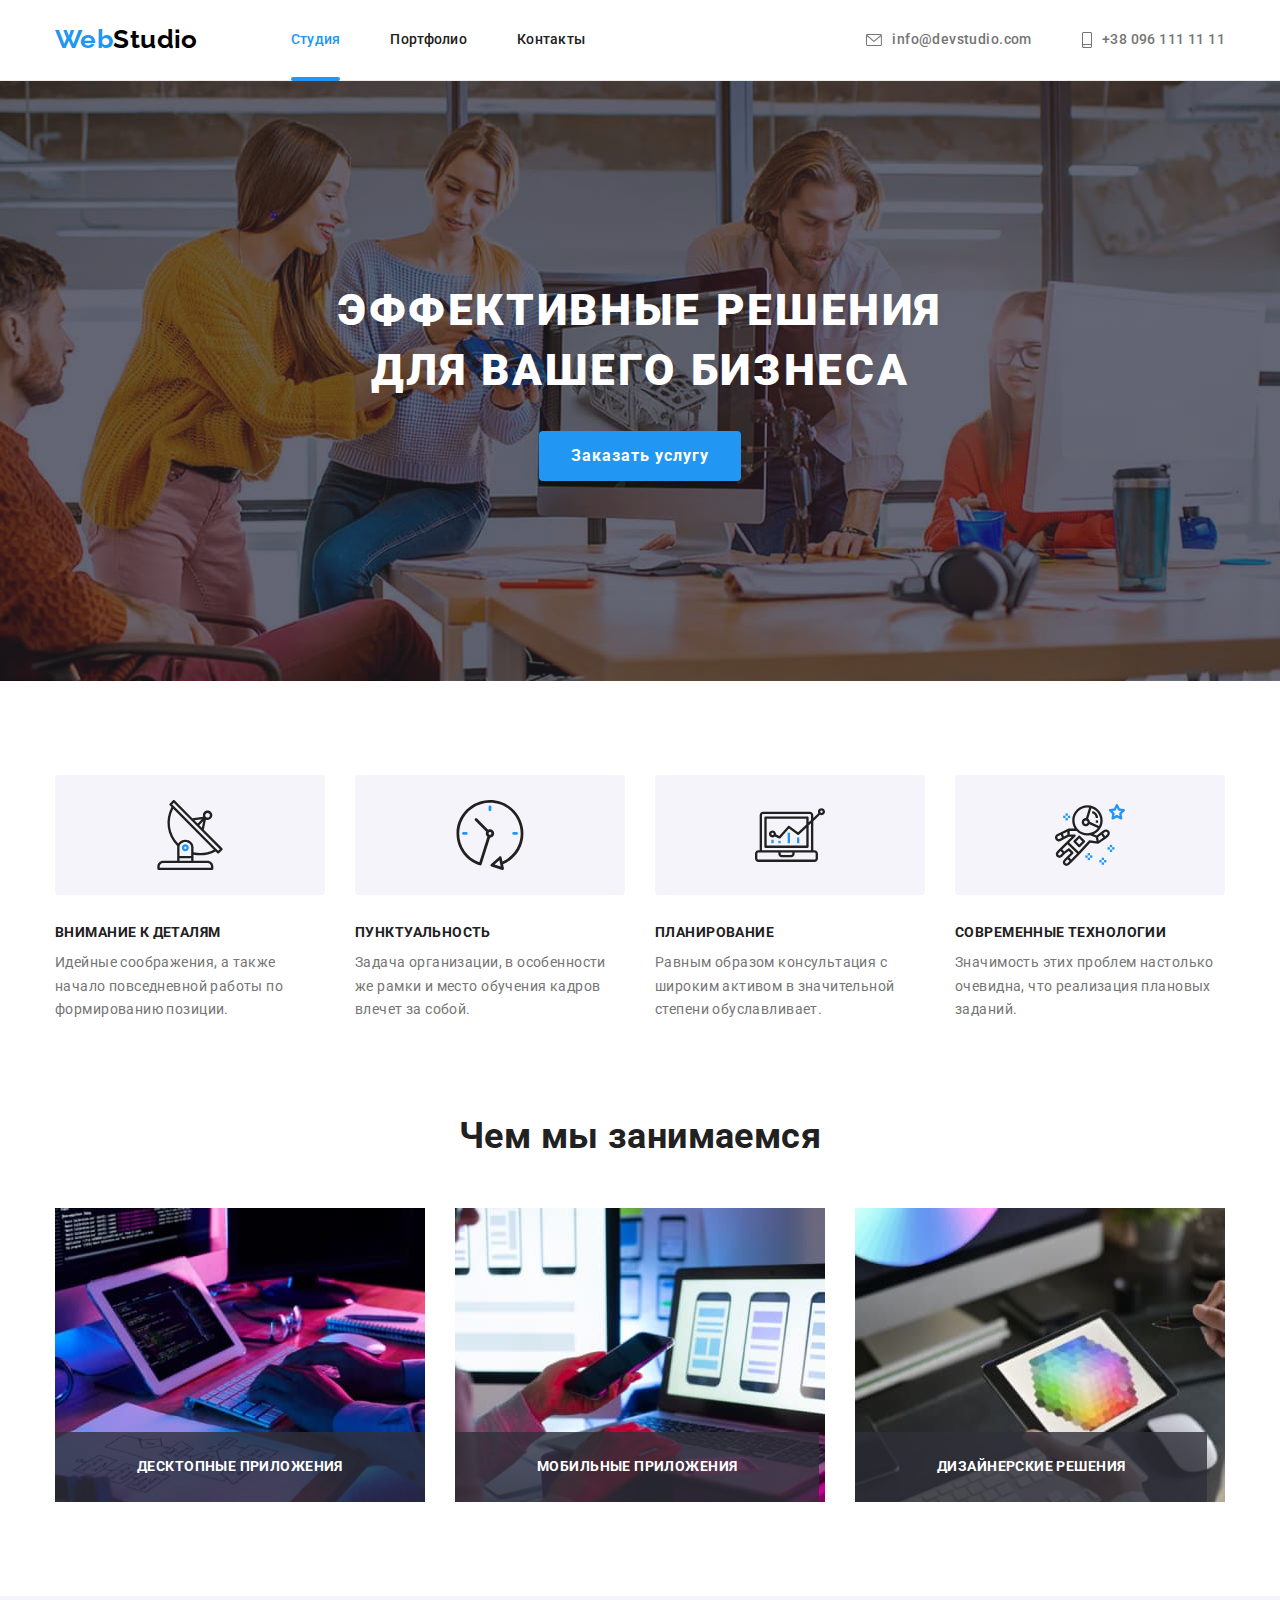
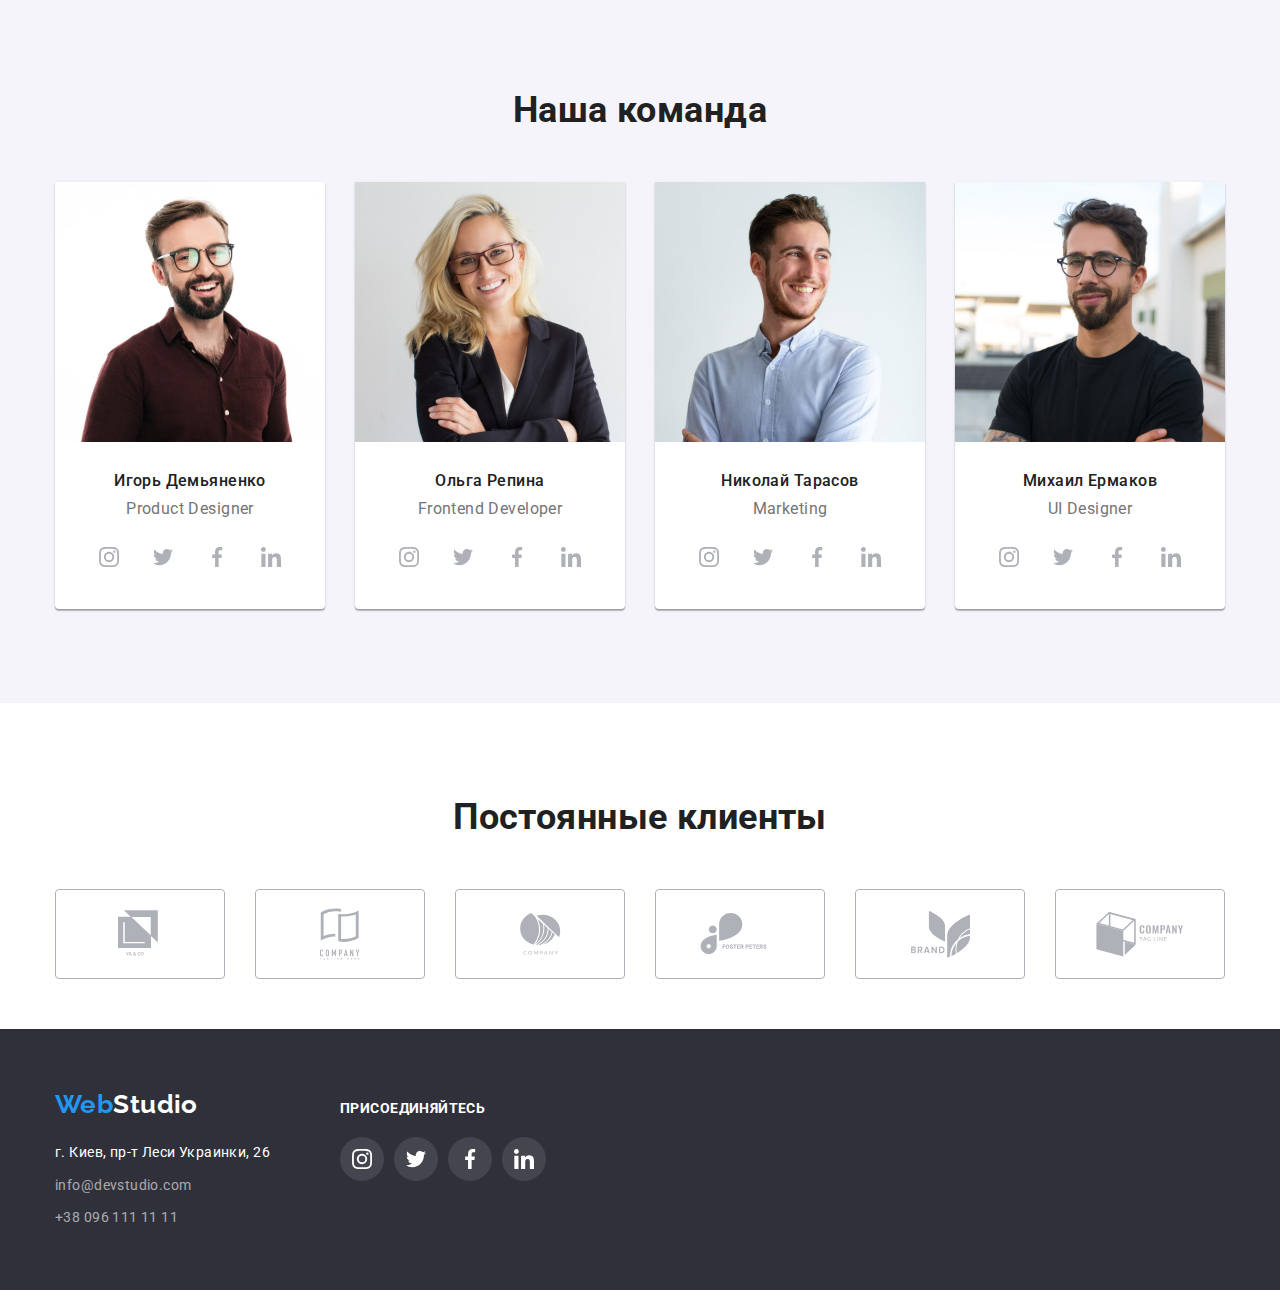
==== commit 704c7964: "Убирает div с "чем мы занимаемся"" ====
--- a/index.html
+++ b/index.html
@@ -10,7 +10,6 @@
     <link href="https://fonts.googleapis.com/css2?family=Raleway:wght@700&family=Roboto:wght@400;500;700;900&display=swap"
         rel="stylesheet">
     <link rel="stylesheet" href="./css/styles.css">
-    <link rel="stylesheet" href="./modal.js">
     
 </head>
 <body>
@@ -91,19 +90,19 @@
         <section class="section work-list">
             <div class="container">
                 <h2 class="title">Чем мы занимаемся</h2>
-                <ul class="list">
-                    <div class="text-box">
-                        <li class="box"><img src="./images/box1.jpg" alt="box1" width="370"></li>
+                <ul class="list">         
+                    <li class="box">
+                        <img src="./images/box1.jpg" alt="box1" width="370">
                         <p class="text-image">Десктопные приложения</p>
-                    </div>
-                    <div class="text-box">
-                        <li class="box"><img src="./images/box2.jpg" alt="box2" width="370"></li>
+                    </li>
+                    <li class="box">
+                        <img src="./images/box2.jpg" alt="box2" width="370">
                         <p class="text-image">Мобильные приложения</p>
-                    </div>
-                    <div class="text-box">
-                        <li class="box"><img src="./images/box3.jpg" alt="box3" width="370"></li>
+                    </li>  
+                    <li class="box">
+                        <img src="./images/box3.jpg" alt="box3" width="370">
                         <p class="text-image">Дизайнерские решения</p>
-                    </div>
+                    </li>
                 </ul>
             </div>
         </section>
@@ -378,7 +377,11 @@
 
     <div class="backdrop is-hidden" data-modal>
         <div class="modal">
-            <button type="button" class="modal-close" data-modal-close></button>
+            <button type="button" aria-label="Закрыть" class="modal-close" data-modal-close>
+                <svg class="icon" width="11" height="11">
+                    <use href="./images/icons/icons.svg#close"></use>
+                </svg>
+            </button>
         </div>
     </div>
 
--- a/css/styles.css
+++ b/css/styles.css
@@ -16,6 +16,8 @@
 
   --main-font-size: 14px;
   --secondary-font-size: 16px;
+
+  --main-transition: 250ms cubic-bezier(0.4, 0, 0.2, 1);
 }
 
 body {
@@ -127,6 +129,8 @@
   line-height: 1.14;
   list-style: none;
   letter-spacing: 0.02em;
+
+  transition: color var(--main-transition);
 }
 
 .site-nav-list .link:hover,
@@ -159,6 +163,8 @@
   display: flex;
   margin-left: auto;
   list-style: none;
+
+  
 }
 
 .nav-link .item + .item {
@@ -174,6 +180,8 @@
   
   padding-top: 32px;
   padding-bottom: 32px;
+
+  transition: color var(--main-transition);
 }
 
 .icon-nav {
@@ -239,6 +247,8 @@
   border: transparent;
   box-shadow: 0px 4px 4px rgba(0, 0, 0, 0.15);
   border-radius: 4px;
+
+  transition: background-color var(--main-transition);
 }
 
 .hero .button:hover,
@@ -329,13 +339,15 @@
   margin-right: 30px;
 }
 
-.text-box {
+.work-list .box {
   position: relative;
 }
 
 .text-image {
   position: absolute;
+  
   background-color: rgba(47, 48, 58, 0.8);
+  
   bottom: 0;
   padding: 27px 82px 27px 82px;
   font-weight: var(--bold-font-weight);
@@ -391,7 +403,13 @@
   width: 44px;
   height: 44px;
   border-radius: 50%; 
-  fill: #AFB1B8;; 
+  fill: #AFB1B8;
+  
+  transition: background-color var(--main-transition);
+}
+
+.social-link .icon {
+  transition: fill var(--main-transition);
 }
 
 
@@ -401,12 +419,12 @@
 
 .social-link:hover .icon,
 .social-link:focus .icon {
-  fill: var(--primary-write-color);
+  fill: var(--primary-write-color); 
 }
 
 .social-link:hover,
 .social-link:focus {
-  background-color: var(--accent-color);
+  background-color: var(--accent-color); 
 }
 
 .team .title {
@@ -461,15 +479,13 @@
   fill: #AFB1B8; 
   margin-left: 30px;
   margin-top: 30px;
+
+  transition: fill var(--main-transition), border-color var(--main-transition);
 }
 
 .list-customers .link:hover,
 .list-customers .link:focus {
   fill: var(--accent-color);  
-}
-
-.list-customers .link:hover,
-.list-customers .link:focus {
   border-color: var(--accent-color);
 }
 
@@ -507,6 +523,8 @@
   list-style: none;
   color: var(--complementary-color);
   line-height: 1.7;
+
+  transition: color var(--main-transition);
 }
 
 .footer .link:hover,
@@ -546,6 +564,8 @@
   height: 44px;
   border-radius: 50%; 
   fill: #FFFFFF;
+
+  transition: background-color var(--main-transition);
 }
 
 .footer-link:hover,
@@ -578,8 +598,9 @@
   display: flex;
   justify-content: center;
 
-  margin-bottom: 50px; 
-}
+  margin-bottom: 50px;  
+}
+
 
 .list-projects .item:not(:last-child) {
   margin-right: 8px;
@@ -589,7 +610,7 @@
 .list-projects .primary:focus {
   color: var(--primary-write-color);
   background-color: var(--accent-color);
-  box-shadow: 0px 4px 4px rgba(0, 0, 0, 0.15);
+  box-shadow: 0px 4px 4px rgba(0, 0, 0, 0.15);  
 }
 
 .button.primary.all {
@@ -610,6 +631,8 @@
   padding: 10px 32px;
   border: transparent;
   border-radius: 4px;
+
+  transition: color var(--main-transition), background-color var(--main-transition), box-shadow var(--main-transition);
 }
 
 .site-projects {
@@ -643,6 +666,7 @@
   max-width: 370px;
   margin-right: 30px;
   margin-bottom: 30px;
+  border: 1px solid #eeeeee;
 }
 
 .site-projects .link:nth-child(3n) {
@@ -653,8 +677,10 @@
   margin-bottom: 0;
 }
 
-.card-thumb {
+.overlay {
   position: relative;
+
+  overflow: hidden;
 }
 
 .text-card {
@@ -665,25 +691,31 @@
   line-height: 1.55;
   background-color: rgba(33, 150, 243, 0.9);
   opacity: 0;
+
+  transform: translatey(100%);
+ 
+  transition: transform var(--main-transition), opacity var(--main-transition);
 }
 
 .link-card:hover .text-card {
-  opacity: 1;
+  opacity: 1;  
+  transform: translatey(0);
 }
 
 .link-card {
   display: block;
-  text-decoration: none;
+  text-decoration: none;  
+  transition: box-shadow var(--main-transition);
 }
 
 .link-card:hover, 
 .link-card:focus {
   box-shadow: 0px 1px 1px rgba(0, 0, 0, 0.12), 0px 4px 4px rgba(0, 0, 0, 0.06), 1px 4px 6px rgba(0, 0, 0, 0.16); 
+
 }
 
 .link .description {
-  padding: 20px 24px;
-  border: 1px solid #eeeeee;
+  padding: 20px 24px;  
 }
 
 
@@ -696,40 +728,47 @@
   width: 100%;
   height: 100%;
   background-color: rgba(0, 0, 0, 0.2);
+  opacity: 1; 
+
+  transition: opacity var(--main-transition);
 }
 
 .backdrop.is-hidden {
   opacity: 0;
   pointer-events: none;
-  visibility: hidden;
+  visibility: hidden; 
+}
+
+.backdrop.is-hidden .modal {
+  transform: translate(-50%, -50%) scale(1.15);
+  /* opacity: 0; */
 }
 
 .modal {
   position: absolute;
   left: 50%;
   top: 50%;
-  transform: translate(-50%, -50%);
   width: 528px;
   height: 581px;
   background-color: #FFFFFF;
   box-shadow: 0px 1px 3px rgba(0, 0, 0, 0.12), 0px 1px 1px rgba(0, 0, 0, 0.14), 0px 2px 1px rgba(0, 0, 0, 0.2);
   border-radius: 4px;
+
+  transform: translate(-50%, -50%) scale(1);
+  transition: transform var(--main-transition); 
 }
 
 .modal-close {
   position: absolute;
+  display: flex;
+  align-items: center;
+  justify-content: center;
   top: 8px;
   right: 8px;
   width: 30px;
   height: 30px;
-  background-image: url(../images/icons/close.svg);  
-  background-repeat: no-repeat;
-  background-position: center;
   border-radius: 50%;
   background-color: #ffffff;
   border: 1px solid rgba(0, 0, 0, 0.1);
-  
-}
-
-
-
+}
+  